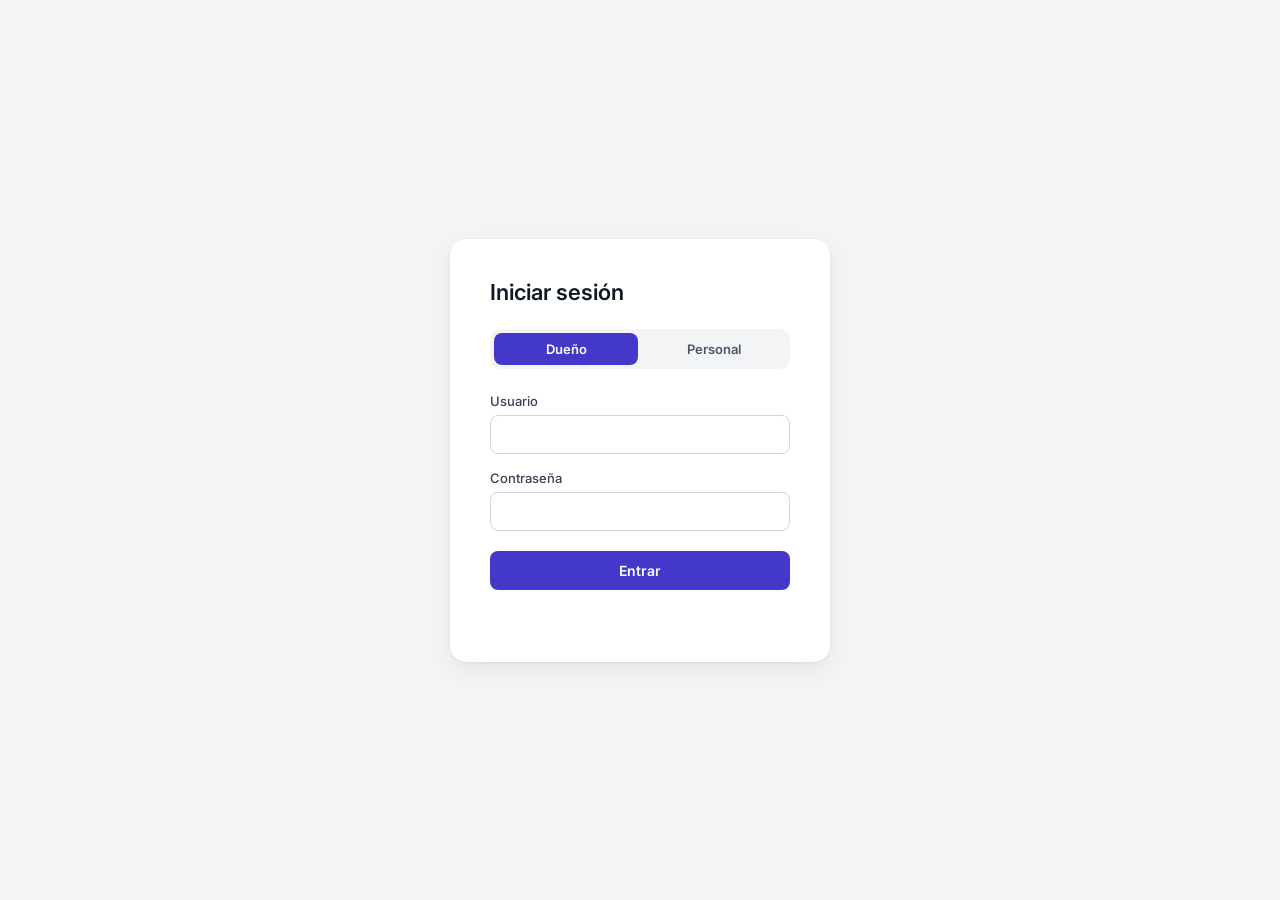
==== backend/src/main/resources/static/caja.html @ 47b5efb7 "feat: login screen (dueno + personal PIN) with per-role landing stubs Static frontend served from Sp" ====
<!doctype html>
<html lang="es">
<head>
    <meta charset="utf-8">
    <title>Punto de Venta — Caja</title>
    <link rel="stylesheet" href="css/estilos.css">
</head>
<body>
<div class="tarjeta">
    <p class="etiqueta-rol">Caja</p>
    <h1 class="bienvenida" id="bienvenida"></h1>
    <button class="boton-salir" id="btn-salir">Cerrar sesión</button>
</div>
<script src="js/api.js"></script>
<script>
    const sesion = requerirSesion('CAJERO');
    if (sesion) {
        document.getElementById('bienvenida').textContent = 'Bienvenido, ' + sesion.nombre;
    }
    document.getElementById('btn-salir').addEventListener('click', cerrarSesion);
</script>
</body>
</html>
---- backend/src/main/resources/static/css/estilos.css ----
@import url('https://fonts.googleapis.com/css2?family=Inter:wght@400;500;600;700&display=swap');

* {
    box-sizing: border-box;
}

body {
    margin: 0;
    font-family: 'Inter', system-ui, sans-serif;
    background: #f3f4f6;
    min-height: 100vh;
    display: flex;
    align-items: center;
    justify-content: center;
    padding: 40px;
}

.tarjeta {
    width: 100%;
    max-width: 380px;
    background: #ffffff;
    border-radius: 16px;
    padding: 40px;
    box-shadow: 0 1px 3px rgba(0, 0, 0, .08), 0 8px 24px rgba(0, 0, 0, .06);
    text-align: center;
}

.tarjeta h1 {
    margin: 0 0 24px;
    font-size: 22px;
    font-weight: 600;
    color: #111827;
    text-align: left;
}

.tabs {
    display: flex;
    gap: 4px;
    margin-bottom: 24px;
    background: #f3f4f6;
    padding: 4px;
    border-radius: 10px;
}

.tabs button {
    flex: 1;
    padding: 8px;
    border: none;
    border-radius: 8px;
    font-size: 13px;
    font-weight: 600;
    cursor: pointer;
    background: transparent;
    color: #4b5563;
    font-family: inherit;
}

.tabs button.activa {
    background: #4338ca;
    color: #fff;
}

form {
    display: flex;
    flex-direction: column;
    gap: 16px;
    text-align: left;
}

.oculto {
    display: none;
}

label {
    font-size: 13px;
    font-weight: 500;
    color: #374151;
    margin-bottom: -10px;
}

input, select {
    padding: 10px 12px;
    border: 1px solid #d1d5db;
    border-radius: 8px;
    font-size: 14px;
    font-family: inherit;
    width: 100%;
}

input:focus, select:focus {
    outline: 2px solid #4338ca;
    outline-offset: 1px;
}

.boton-entrar {
    margin-top: 4px;
    padding: 11px;
    background: #4338ca;
    color: #fff;
    border: none;
    border-radius: 8px;
    font-size: 14px;
    font-weight: 600;
    cursor: pointer;
    font-family: inherit;
    display: flex;
    align-items: center;
    justify-content: center;
    gap: 8px;
}

.boton-entrar:disabled {
    opacity: .75;
    cursor: default;
}

.error {
    margin: 0;
    font-size: 13px;
    color: #dc2626;
    min-height: 16px;
}

.boton-salir {
    padding: 11px 20px;
    background: #ffffff;
    color: #4338ca;
    border: 1.5px solid #4338ca;
    border-radius: 8px;
    font-size: 14px;
    font-weight: 600;
    cursor: pointer;
    font-family: inherit;
}

.etiqueta-rol {
    margin: 0 0 4px;
    font-size: 12px;
    font-weight: 600;
    letter-spacing: .04em;
    color: #6366f1;
    text-transform: uppercase;
}

.bienvenida {
    margin: 0 0 28px;
    font-size: 20px;
    font-weight: 600;
    color: #111827;
}

.spinner {
    display: none;
    width: 16px;
    height: 16px;
    border-radius: 50%;
    border: 2px solid rgba(255, 255, 255, .4);
    border-top-color: #fff;
    animation: girar .6s linear infinite;
}

.cargando .spinner {
    display: inline-block;
}

@keyframes girar {
    to {
        transform: rotate(360deg);
    }
}
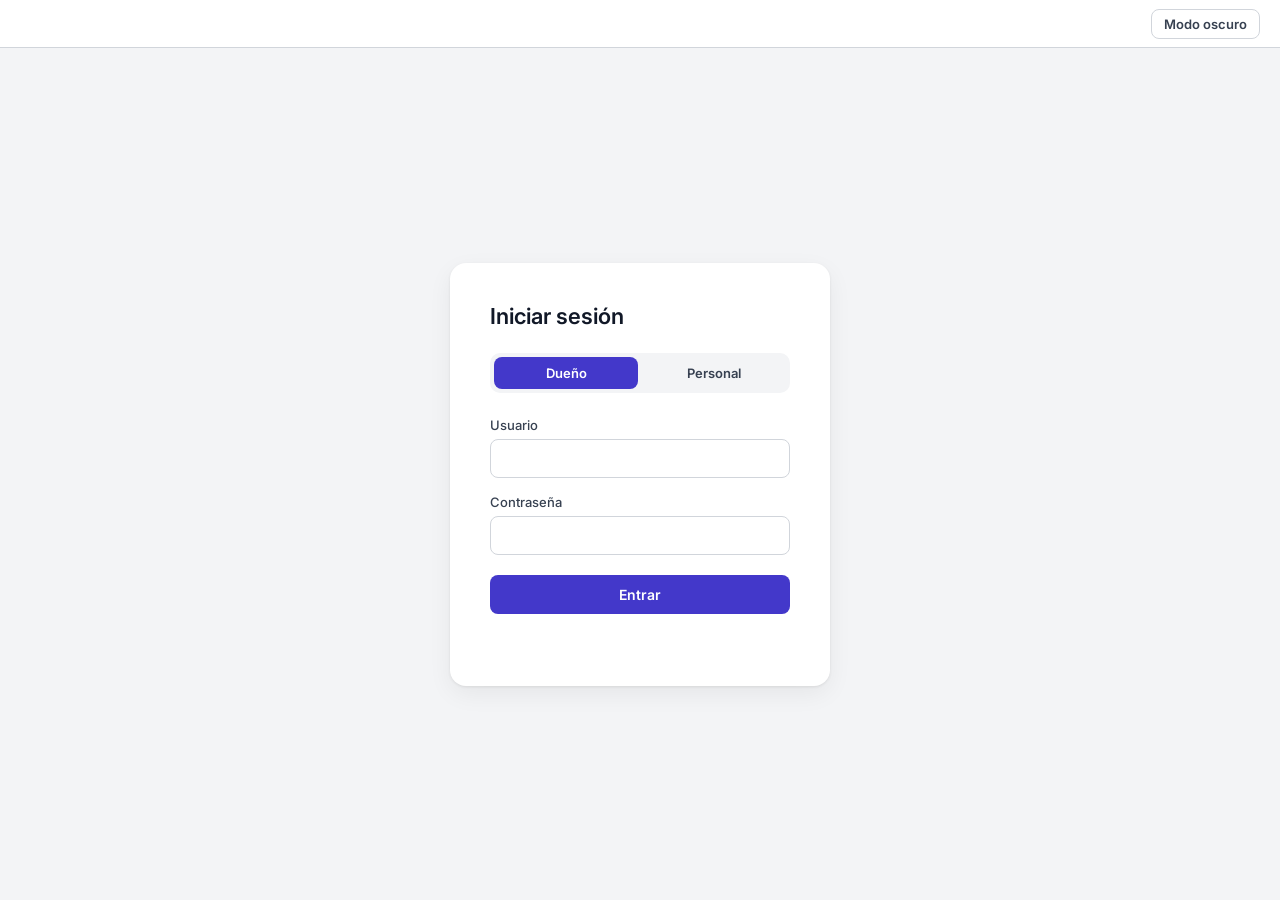
==== commit 1d2655fd: "Agregar modo oscuro con barra superior para el boton de tema Se agregan tokens de color en css/estil" ====
--- a/backend/src/main/resources/static/caja.html
+++ b/backend/src/main/resources/static/caja.html
@@ -4,20 +4,54 @@
     <meta charset="utf-8">
     <title>Punto de Venta — Caja</title>
     <link rel="stylesheet" href="css/estilos.css">
+    <script>(function () { if (localStorage.getItem('pos.tema') === 'oscuro') { document.documentElement.classList.add('oscuro'); } })();</script>
 </head>
-<body>
-<div class="tarjeta">
-    <p class="etiqueta-rol">Caja</p>
-    <h1 class="bienvenida" id="bienvenida"></h1>
-    <button class="boton-salir" id="btn-salir">Cerrar sesión</button>
+<body class="app">
+<div class="barra-tema">
+    <button type="button" class="boton-tema" id="btn-tema">Modo oscuro</button>
+</div>
+<div class="app-shell">
+    <div class="barra">
+        <h1>Caja — <span id="nombre-usuario"></span></h1>
+        <button class="boton-secundario" id="btn-salir">Cerrar sesión</button>
+    </div>
+
+    <div id="vista-pendientes">
+        <div class="panel">
+            <h2>Cuentas pendientes de cobro</h2>
+            <button class="boton-secundario" id="btn-actualizar" style="margin-bottom:16px">Actualizar</button>
+            <ul class="lista-simple" id="lista-pendientes"></ul>
+        </div>
+        <p class="error" id="error-pendientes"></p>
+    </div>
+
+    <div id="vista-cobro" class="oculto">
+        <button class="boton-secundario" id="btn-volver">← Volver</button>
+        <div class="panel" style="margin-top:16px">
+            <h2 id="titulo-cobro"></h2>
+            <ul class="lista-simple" id="lista-items-cobro"></ul>
+            <p style="font-weight:600;margin-top:12px">Total estimado: $<span id="total-estimado"></span></p>
+        </div>
+        <div class="panel" id="panel-metodo">
+            <h2>Método de pago</h2>
+            <div class="fila-form">
+                <label><input type="radio" name="metodo" value="EFECTIVO" checked style="width:auto"> Efectivo</label>
+                <label><input type="radio" name="metodo" value="TARJETA" style="width:auto"> Tarjeta</label>
+                <button class="boton-primario" id="btn-confirmar-cobro" style="margin-left:16px">Confirmar cobro</button>
+            </div>
+            <p class="error" id="error-cobro"></p>
+        </div>
+
+        <div class="panel oculto" id="panel-recibo">
+            <h2>Recibo</h2>
+            <p id="recibo-detalle"></p>
+            <ul class="lista-simple" id="recibo-items"></ul>
+            <p style="font-weight:600;margin-top:12px">Monto cobrado: $<span id="recibo-monto"></span> (<span id="recibo-metodo"></span>)</p>
+            <button class="boton-primario" id="btn-listo" style="margin-top:12px">Listo</button>
+        </div>
+    </div>
 </div>
 <script src="js/api.js"></script>
-<script>
-    const sesion = requerirSesion('CAJERO');
-    if (sesion) {
-        document.getElementById('bienvenida').textContent = 'Bienvenido, ' + sesion.nombre;
-    }
-    document.getElementById('btn-salir').addEventListener('click', cerrarSesion);
-</script>
+<script src="js/caja.js"></script>
 </body>
 </html>
--- a/backend/src/main/resources/static/css/estilos.css
+++ b/backend/src/main/resources/static/css/estilos.css
@@ -1,4 +1,55 @@
 @import url('https://fonts.googleapis.com/css2?family=Inter:wght@400;500;600;700&display=swap');
+
+:root {
+    --color-fondo: #f3f4f6;
+    --color-superficie: #ffffff;
+    --color-texto: #111827;
+    --color-texto-secundario: #374151;
+    --color-texto-muted: #9ca3af;
+    --color-borde: #d1d5db;
+    --color-acento: #4338ca;
+    --color-acento-texto: #ffffff;
+    --color-fondo-sutil: #f9fafb;
+    --color-fondo-tabs: #f3f4f6;
+    --color-error: #dc2626;
+    --color-exito: #047857;
+    --color-libre-fondo: #ecfdf5;
+    --color-libre-texto: #047857;
+    --color-libre-borde: #a7f3d0;
+    --color-ocupada-fondo: #fef2f2;
+    --color-ocupada-texto: #b91c1c;
+    --color-ocupada-borde: #fecaca;
+    --color-pill-fondo: #eef2ff;
+    --color-pill-texto: #4338ca;
+    --color-rol-etiqueta: #6366f1;
+    --sombra-panel: 0 1px 3px rgba(0, 0, 0, .08), 0 8px 24px rgba(0, 0, 0, .06);
+    --altura-barra-tema: 48px;
+}
+
+:root.oscuro {
+    --color-fondo: #0f172a;
+    --color-superficie: #1e293b;
+    --color-texto: #f1f5f9;
+    --color-texto-secundario: #cbd5e1;
+    --color-texto-muted: #64748b;
+    --color-borde: #334155;
+    --color-acento: #6366f1;
+    --color-acento-texto: #ffffff;
+    --color-fondo-sutil: #273449;
+    --color-fondo-tabs: #1e293b;
+    --color-error: #f87171;
+    --color-exito: #34d399;
+    --color-libre-fondo: rgba(16, 185, 129, .15);
+    --color-libre-texto: #34d399;
+    --color-libre-borde: rgba(16, 185, 129, .35);
+    --color-ocupada-fondo: rgba(248, 113, 113, .15);
+    --color-ocupada-texto: #f87171;
+    --color-ocupada-borde: rgba(248, 113, 113, .35);
+    --color-pill-fondo: rgba(99, 102, 241, .2);
+    --color-pill-texto: #a5b4fc;
+    --color-rol-etiqueta: #a5b4fc;
+    --sombra-panel: 0 1px 3px rgba(0, 0, 0, .5), 0 8px 24px rgba(0, 0, 0, .35);
+}
 
 * {
     box-sizing: border-box;
@@ -7,29 +58,246 @@
 body {
     margin: 0;
     font-family: 'Inter', system-ui, sans-serif;
-    background: #f3f4f6;
+    background: var(--color-fondo);
+    color: var(--color-texto);
     min-height: 100vh;
     display: flex;
     align-items: center;
     justify-content: center;
     padding: 40px;
+    padding-top: calc(40px + var(--altura-barra-tema));
+    transition: background-color .15s, color .15s;
+}
+
+/* Pantallas de app (mesero/cocina/caja/dueno): contenido de arriba hacia
+   abajo en vez de la tarjeta centrada que usa el login. */
+body.app {
+    display: block;
+    padding: 0;
+}
+
+.app-shell {
+    max-width: 960px;
+    margin: 0 auto;
+    padding: 24px;
+    padding-top: calc(24px + var(--altura-barra-tema));
+}
+
+/* Barra superior fija, igual en todas las pantallas: por ahora solo lleva
+   el botón de modo oscuro/claro. */
+.barra-tema {
+    position: fixed;
+    top: 0;
+    left: 0;
+    right: 0;
+    height: var(--altura-barra-tema);
+    display: flex;
+    align-items: center;
+    justify-content: flex-end;
+    padding: 0 20px;
+    background: var(--color-superficie);
+    border-bottom: 1px solid var(--color-borde);
+    z-index: 100;
+}
+
+.boton-tema {
+    background: transparent;
+    color: var(--color-texto-secundario);
+    border: 1px solid var(--color-borde);
+    border-radius: 8px;
+    padding: 6px 12px;
+    font-size: 13px;
+    font-weight: 600;
+    cursor: pointer;
+    font-family: inherit;
+}
+
+.barra {
+    display: flex;
+    justify-content: space-between;
+    align-items: center;
+    margin-bottom: 24px;
+}
+
+.barra h1 {
+    margin: 0;
+    font-size: 20px;
+    font-weight: 600;
+    color: var(--color-texto);
+}
+
+.panel {
+    background: var(--color-superficie);
+    border-radius: 16px;
+    padding: 24px;
+    box-shadow: var(--sombra-panel);
+    margin-bottom: 16px;
+    transition: background-color .15s;
+}
+
+.panel h2 {
+    margin: 0 0 16px;
+    font-size: 16px;
+    font-weight: 600;
+    color: var(--color-texto);
+}
+
+.rejilla-mesas {
+    display: grid;
+    grid-template-columns: repeat(auto-fill, minmax(90px, 1fr));
+    gap: 10px;
+}
+
+.boton-mesa {
+    padding: 14px 8px;
+    border-radius: 10px;
+    border: 1.5px solid transparent;
+    font-size: 14px;
+    font-weight: 600;
+    cursor: pointer;
+    font-family: inherit;
+}
+
+.boton-mesa.libre {
+    background: var(--color-libre-fondo);
+    color: var(--color-libre-texto);
+    border-color: var(--color-libre-borde);
+}
+
+.boton-mesa.ocupada {
+    background: var(--color-ocupada-fondo);
+    color: var(--color-ocupada-texto);
+    border-color: var(--color-ocupada-borde);
+}
+
+.lista-simple {
+    list-style: none;
+    margin: 0;
+    padding: 0;
+    display: flex;
+    flex-direction: column;
+    gap: 8px;
+}
+
+.fila-lista {
+    display: flex;
+    justify-content: space-between;
+    align-items: center;
+    padding: 10px 14px;
+    background: var(--color-fondo-sutil);
+    border-radius: 8px;
+    font-size: 14px;
+    color: var(--color-texto);
+}
+
+.fila-lista button {
+    background: var(--color-acento);
+    color: var(--color-acento-texto);
+    border: none;
+    border-radius: 6px;
+    padding: 6px 12px;
+    font-size: 13px;
+    font-weight: 600;
+    cursor: pointer;
+    font-family: inherit;
+}
+
+.vacio {
+    color: var(--color-texto-muted);
+    font-size: 14px;
+}
+
+.boton-secundario {
+    background: var(--color-superficie);
+    color: var(--color-acento);
+    border: 1.5px solid var(--color-acento);
+    border-radius: 8px;
+    padding: 10px 16px;
+    font-size: 14px;
+    font-weight: 600;
+    cursor: pointer;
+    font-family: inherit;
+}
+
+.boton-primario {
+    background: var(--color-acento);
+    color: var(--color-acento-texto);
+    border: none;
+    border-radius: 8px;
+    padding: 10px 16px;
+    font-size: 14px;
+    font-weight: 600;
+    cursor: pointer;
+    font-family: inherit;
+}
+
+.boton-primario:disabled, .boton-secundario:disabled {
+    opacity: .6;
+    cursor: default;
+}
+
+.fila-form {
+    display: flex;
+    gap: 12px;
+    align-items: flex-end;
+    flex-wrap: wrap;
+}
+
+.fila-form > div {
+    display: flex;
+    flex-direction: column;
+    gap: 4px;
+}
+
+.fila-form label {
+    margin: 0;
+}
+
+.checkboxes-mod {
+    display: flex;
+    gap: 14px;
+    flex-wrap: wrap;
+    font-size: 13px;
+    color: var(--color-texto-secundario);
+}
+
+.checkboxes-mod label {
+    display: flex;
+    align-items: center;
+    gap: 4px;
+    font-weight: 400;
+}
+
+.checkboxes-mod input {
+    width: auto;
+}
+
+.estado-pill {
+    display: inline-block;
+    padding: 2px 10px;
+    border-radius: 999px;
+    font-size: 12px;
+    font-weight: 600;
+    background: var(--color-pill-fondo);
+    color: var(--color-pill-texto);
 }
 
 .tarjeta {
     width: 100%;
     max-width: 380px;
-    background: #ffffff;
+    background: var(--color-superficie);
     border-radius: 16px;
     padding: 40px;
-    box-shadow: 0 1px 3px rgba(0, 0, 0, .08), 0 8px 24px rgba(0, 0, 0, .06);
+    box-shadow: var(--sombra-panel);
     text-align: center;
+    transition: background-color .15s;
 }
 
 .tarjeta h1 {
     margin: 0 0 24px;
     font-size: 22px;
     font-weight: 600;
-    color: #111827;
+    color: var(--color-texto);
     text-align: left;
 }
 
@@ -37,7 +305,7 @@
     display: flex;
     gap: 4px;
     margin-bottom: 24px;
-    background: #f3f4f6;
+    background: var(--color-fondo-tabs);
     padding: 4px;
     border-radius: 10px;
 }
@@ -51,13 +319,13 @@
     font-weight: 600;
     cursor: pointer;
     background: transparent;
-    color: #4b5563;
+    color: var(--color-texto-secundario);
     font-family: inherit;
 }
 
 .tabs button.activa {
-    background: #4338ca;
-    color: #fff;
+    background: var(--color-acento);
+    color: var(--color-acento-texto);
 }
 
 form {
@@ -74,29 +342,31 @@
 label {
     font-size: 13px;
     font-weight: 500;
-    color: #374151;
+    color: var(--color-texto-secundario);
     margin-bottom: -10px;
 }
 
 input, select {
     padding: 10px 12px;
-    border: 1px solid #d1d5db;
+    border: 1px solid var(--color-borde);
     border-radius: 8px;
     font-size: 14px;
     font-family: inherit;
     width: 100%;
+    background: var(--color-superficie);
+    color: var(--color-texto);
 }
 
 input:focus, select:focus {
-    outline: 2px solid #4338ca;
+    outline: 2px solid var(--color-acento);
     outline-offset: 1px;
 }
 
 .boton-entrar {
     margin-top: 4px;
     padding: 11px;
-    background: #4338ca;
-    color: #fff;
+    background: var(--color-acento);
+    color: var(--color-acento-texto);
     border: none;
     border-radius: 8px;
     font-size: 14px;
@@ -117,15 +387,15 @@
 .error {
     margin: 0;
     font-size: 13px;
-    color: #dc2626;
+    color: var(--color-error);
     min-height: 16px;
 }
 
 .boton-salir {
     padding: 11px 20px;
-    background: #ffffff;
-    color: #4338ca;
-    border: 1.5px solid #4338ca;
+    background: var(--color-superficie);
+    color: var(--color-acento);
+    border: 1.5px solid var(--color-acento);
     border-radius: 8px;
     font-size: 14px;
     font-weight: 600;
@@ -138,7 +408,7 @@
     font-size: 12px;
     font-weight: 600;
     letter-spacing: .04em;
-    color: #6366f1;
+    color: var(--color-rol-etiqueta);
     text-transform: uppercase;
 }
 
@@ -146,7 +416,7 @@
     margin: 0 0 28px;
     font-size: 20px;
     font-weight: 600;
-    color: #111827;
+    color: var(--color-texto);
 }
 
 .spinner {
@@ -168,3 +438,46 @@
         transform: rotate(360deg);
     }
 }
+
+.ticket-cabecera {
+    display: flex;
+    justify-content: space-between;
+    align-items: center;
+    margin-bottom: 12px;
+}
+
+.item-fila {
+    display: flex;
+    justify-content: space-between;
+    align-items: center;
+    padding: 10px 14px;
+    background: var(--color-fondo-sutil);
+    border-radius: 8px;
+    margin-bottom: 8px;
+    gap: 12px;
+    flex-wrap: wrap;
+    color: var(--color-texto);
+}
+
+.item-acciones {
+    display: flex;
+    gap: 6px;
+    align-items: center;
+}
+
+.boton-mini {
+    background: var(--color-superficie);
+    color: var(--color-acento);
+    border: 1.5px solid var(--color-acento);
+    border-radius: 6px;
+    padding: 5px 10px;
+    font-size: 12px;
+    font-weight: 600;
+    cursor: pointer;
+    font-family: inherit;
+}
+
+.boton-mini:disabled {
+    opacity: .5;
+    cursor: default;
+}
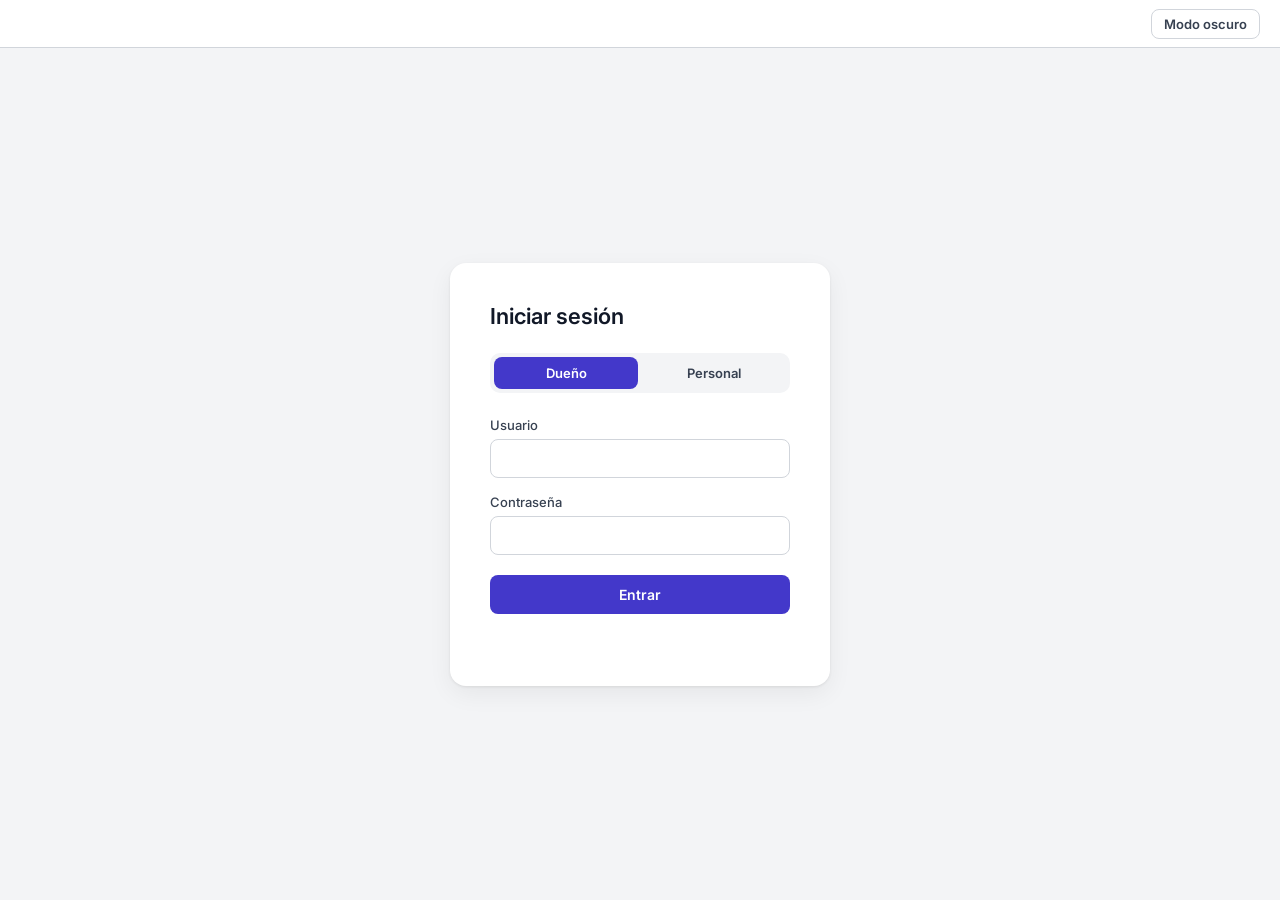
==== commit 3983e58c: "Rediseñar la pantalla de venta/orden y llevarla al mesero - La app ahora usa mucho mas ancho de pant" ====
--- a/backend/src/main/resources/static/caja.html
+++ b/backend/src/main/resources/static/caja.html
@@ -9,20 +9,66 @@
 <body class="app">
 <div class="barra-tema">
     <button type="button" class="boton-tema" id="btn-tema">Modo oscuro</button>
+    <div class="menu-usuario">
+        <button type="button" class="boton-menu-usuario" id="btn-menu-usuario" aria-haspopup="true" aria-expanded="false">
+            <span class="avatar-usuario" aria-hidden="true">
+                <svg viewBox="0 0 24 24" width="14" height="14" fill="none" stroke="currentColor" stroke-width="2" stroke-linecap="round" stroke-linejoin="round"><circle cx="12" cy="8" r="4"></circle><path d="M4 20c0-4.4 3.6-8 8-8s8 3.6 8 8"></path></svg>
+            </span>
+            <span class="flecha-menu" aria-hidden="true">▾</span>
+        </button>
+        <div class="dropdown-usuario" id="dropdown-usuario" role="menu">
+            <p class="dropdown-usuario-nombre" id="nombre-usuario"></p>
+            <p class="dropdown-usuario-rol">Caja</p>
+            <hr>
+            <button type="button" class="boton-secundario dropdown-usuario-salir" id="btn-salir">Cerrar sesión</button>
+        </div>
+    </div>
 </div>
 <div class="app-shell">
     <div class="barra">
-        <h1>Caja — <span id="nombre-usuario"></span></h1>
-        <button class="boton-secundario" id="btn-salir">Cerrar sesión</button>
+        <h1>Caja</h1>
     </div>
 
     <div id="vista-pendientes">
         <div class="panel">
             <h2>Cuentas pendientes de cobro</h2>
-            <button class="boton-secundario" id="btn-actualizar" style="margin-bottom:16px">Actualizar</button>
+            <div style="display:flex;gap:8px;margin-bottom:16px">
+                <button class="boton-secundario" id="btn-actualizar">Actualizar</button>
+                <button class="boton-primario" id="btn-nueva-venta">+ Nueva venta</button>
+            </div>
             <ul class="lista-simple" id="lista-pendientes"></ul>
         </div>
         <p class="error" id="error-pendientes"></p>
+    </div>
+
+    <div id="vista-menu" class="oculto">
+        <button class="boton-secundario" id="btn-volver-menu">← Volver</button>
+        <div class="venta-layout" style="margin-top:16px">
+            <section class="panel" style="flex:999 1 560px;min-width:0">
+                <h2>Nueva venta</h2>
+                <div class="fila-form">
+                    <div style="flex:1">
+                        <label for="venta-buscar">Buscar platillo</label>
+                        <input type="text" id="venta-buscar" placeholder="Buscar…">
+                    </div>
+                </div>
+                <div class="tabs tabs-categorias" id="tabs-categorias" style="margin-top:12px"></div>
+                <div class="grid-platillos" id="grid-platillos" style="margin-top:16px"></div>
+            </section>
+            <aside class="panel panel-ticket">
+                <h2>Venta directa</h2>
+                <ul class="lista-simple" id="lista-ticket"></ul>
+                <p class="vacio" id="ticket-vacio">Sin platillos todavía.</p>
+                <div style="display:flex;justify-content:space-between;margin-top:12px;font-weight:700">
+                    <span>Total</span><span>$<span id="ticket-total">0.00</span></span>
+                </div>
+                <div style="display:flex;gap:10px;margin-top:16px">
+                    <button class="boton-secundario" id="btn-cancelar-venta" style="flex:1">Cancelar</button>
+                    <button class="boton-primario" id="btn-cobrar-venta" style="flex:2" disabled>Cobrar</button>
+                </div>
+                <p class="error" id="error-venta"></p>
+            </aside>
+        </div>
     </div>
 
     <div id="vista-cobro" class="oculto">
--- a/backend/src/main/resources/static/css/estilos.css
+++ b/backend/src/main/resources/static/css/estilos.css
@@ -77,7 +77,7 @@
 }
 
 .app-shell {
-    max-width: 960px;
+    max-width: 1320px;
     margin: 0 auto;
     padding: 24px;
     padding-top: calc(24px + var(--altura-barra-tema));
@@ -94,6 +94,7 @@
     display: flex;
     align-items: center;
     justify-content: flex-end;
+    gap: 12px;
     padding: 0 20px;
     background: var(--color-superficie);
     border-bottom: 1px solid var(--color-borde);
@@ -110,6 +111,94 @@
     font-weight: 600;
     cursor: pointer;
     font-family: inherit;
+}
+
+/* --- Menu de usuario: recuadro en el header que se abre/cierra al dar click
+   y muestra el nombre, el rol y "Cerrar sesión". */
+.menu-usuario {
+    position: relative;
+}
+
+.boton-menu-usuario {
+    display: flex;
+    align-items: center;
+    gap: 6px;
+    background: transparent;
+    color: var(--color-texto-secundario);
+    border: 1px solid var(--color-borde);
+    border-radius: 8px;
+    padding: 5px 10px;
+    cursor: pointer;
+    font-family: inherit;
+}
+
+.avatar-usuario {
+    display: flex;
+    align-items: center;
+    justify-content: center;
+    width: 22px;
+    height: 22px;
+    border-radius: 50%;
+    background: var(--color-pill-fondo);
+    color: var(--color-acento);
+    flex-shrink: 0;
+}
+
+.flecha-menu {
+    font-size: 10px;
+    color: var(--color-texto-muted);
+    transition: transform .15s ease;
+}
+
+.boton-menu-usuario[aria-expanded="true"] .flecha-menu {
+    transform: rotate(180deg);
+}
+
+.dropdown-usuario {
+    position: absolute;
+    top: calc(100% + 8px);
+    right: 0;
+    min-width: 200px;
+    background: var(--color-superficie);
+    border: 1px solid var(--color-borde);
+    border-radius: 10px;
+    box-shadow: var(--sombra-panel);
+    padding: 14px;
+    opacity: 0;
+    transform-origin: top right;
+    transform: translateY(-6px) scale(.97);
+    pointer-events: none;
+    transition: opacity .15s ease, transform .15s ease;
+    z-index: 110;
+}
+
+.dropdown-usuario.abierto {
+    opacity: 1;
+    transform: translateY(0) scale(1);
+    pointer-events: auto;
+}
+
+.dropdown-usuario-nombre {
+    margin: 0 0 2px;
+    font-size: 14px;
+    font-weight: 600;
+    color: var(--color-texto);
+}
+
+.dropdown-usuario-rol {
+    margin: 0;
+    font-size: 12px;
+    color: var(--color-texto-muted);
+}
+
+.dropdown-usuario hr {
+    border: none;
+    border-top: 1px solid var(--color-borde);
+    margin: 10px 0;
+}
+
+.dropdown-usuario-salir {
+    width: 100%;
 }
 
 .barra {
@@ -335,8 +424,11 @@
     text-align: left;
 }
 
+/* !important a proposito: "oculto" es la clase que fuerza que algo no se vea,
+   sin importar que otra regla (un estilo en linea, un selector mas especifico
+   como ".fila-form > div") tambien le ponga display a ese mismo elemento. */
 .oculto {
-    display: none;
+    display: none !important;
 }
 
 label {
@@ -419,18 +511,42 @@
     color: var(--color-texto);
 }
 
-.spinner {
-    display: none;
-    width: 16px;
-    height: 16px;
+/* Pequena animacion al pasar el mouse y al presionar, en cualquier boton de la app. */
+button {
+    transition: transform .08s ease, box-shadow .15s ease;
+}
+
+button:hover:not(:disabled) {
+    transform: translateY(-1px);
+    box-shadow: 0 4px 10px rgba(0, 0, 0, .1);
+}
+
+button:active:not(:disabled) {
+    transform: scale(.96);
+    box-shadow: none;
+}
+
+/* Spinner universal: no requiere marcado adicional en el boton. El texto se
+   vacia por JS (conBotonCargando en api.js) y este pseudo-elemento dibuja un
+   anillo giratorio del mismo color que el boton (currentColor), asi que
+   funciona igual sobre fondos solidos (boton-primario) o claros (boton-mini). */
+button.cargando {
+    position: relative;
+    pointer-events: none;
+}
+
+button.cargando::after {
+    content: '';
+    position: absolute;
+    top: 50%;
+    left: 50%;
+    width: 14px;
+    height: 14px;
+    margin: -7px 0 0 -7px;
     border-radius: 50%;
-    border: 2px solid rgba(255, 255, 255, .4);
-    border-top-color: #fff;
+    border: 2px solid currentColor;
+    border-top-color: transparent;
     animation: girar .6s linear infinite;
-}
-
-.cargando .spinner {
-    display: inline-block;
 }
 
 @keyframes girar {
@@ -481,3 +597,282 @@
     opacity: .5;
     cursor: default;
 }
+
+.venta-layout {
+    display: flex;
+    gap: 24px;
+    flex-wrap: wrap;
+    align-items: flex-start;
+}
+
+.panel-ticket {
+    flex: 1 1 340px;
+    max-width: 420px;
+}
+
+.grid-platillos {
+    display: grid;
+    grid-template-columns: repeat(auto-fill, minmax(180px, 1fr));
+    gap: 14px;
+}
+
+.tarjeta-platillo {
+    background: var(--color-fondo-sutil);
+    border-radius: 12px;
+    padding: 16px;
+    display: flex;
+    flex-direction: column;
+    gap: 8px;
+    border: none;
+    text-align: left;
+    font-family: inherit;
+    color: var(--color-texto);
+    width: 100%;
+}
+
+button.tarjeta-platillo {
+    cursor: pointer;
+}
+
+.kpi-etiqueta {
+    margin: 0 0 4px;
+    font-size: 12px;
+    font-weight: 600;
+    letter-spacing: .04em;
+    color: var(--color-rol-etiqueta);
+    text-transform: uppercase;
+}
+
+.kpi-valor {
+    margin: 4px 0 0;
+    font-size: 24px;
+    font-weight: 700;
+    color: var(--color-texto);
+}
+
+.kpi-delta {
+    display: inline-block;
+    margin-top: 6px;
+    padding: 2px 8px;
+    border-radius: 999px;
+    font-size: 12px;
+    font-weight: 600;
+    background: var(--color-pill-fondo);
+    color: var(--color-pill-texto);
+}
+
+.barra-dia {
+    flex: 1;
+    display: flex;
+    flex-direction: column;
+    align-items: center;
+    gap: 6px;
+}
+
+.barra-dia .relleno {
+    position: relative;
+    width: 100%;
+    background: var(--color-pill-fondo);
+    border-radius: 6px 6px 0 0;
+    transition: height .6s cubic-bezier(.22, 1, .36, 1);
+}
+
+.barra-dia.hoy .relleno {
+    background: var(--color-acento);
+}
+
+.barra-dia .valor-dia {
+    position: absolute;
+    bottom: calc(100% + 8px);
+    left: 50%;
+    transform: translateX(-50%) translateY(6px);
+    opacity: 0;
+    white-space: nowrap;
+    font-size: 11px;
+    font-weight: 700;
+    color: var(--color-texto);
+    background: var(--color-panel);
+    border: 1px solid var(--color-borde);
+    border-radius: 6px;
+    padding: 3px 8px;
+    pointer-events: none;
+    transition: opacity .18s ease, transform .18s ease;
+}
+
+.barra-dia:hover .valor-dia {
+    opacity: 1;
+    transform: translateX(-50%) translateY(0);
+}
+
+.barra-dia .etiqueta-dia {
+    font-size: 11px;
+    color: var(--color-texto-muted);
+}
+
+.barra-dia.hoy .etiqueta-dia {
+    color: var(--color-acento);
+    font-weight: 700;
+}
+
+.barra-platillo {
+    display: flex;
+    align-items: center;
+    gap: 12px;
+}
+
+.barra-platillo .nombre {
+    width: 160px;
+    font-size: 13px;
+    color: var(--color-texto);
+    flex-shrink: 0;
+}
+
+.barra-platillo .pista {
+    flex: 1;
+    background: var(--color-fondo-tabs);
+    border-radius: 6px;
+    height: 10px;
+}
+
+.barra-platillo .relleno {
+    height: 100%;
+    background: var(--color-acento);
+    border-radius: 6px;
+    transition: width .6s cubic-bezier(.22, 1, .36, 1);
+}
+
+.barra-platillo .cantidad {
+    width: 90px;
+    text-align: right;
+    font-size: 13px;
+    font-weight: 600;
+    color: var(--color-texto);
+    flex-shrink: 0;
+}
+
+.cubo-ticket {
+    background: var(--color-fondo-sutil);
+    border-radius: 14px;
+    padding: 16px;
+    display: flex;
+    flex-direction: column;
+    gap: 10px;
+    text-align: left;
+    border: none;
+    font-family: inherit;
+    cursor: pointer;
+    width: 100%;
+    color: var(--color-texto);
+}
+
+.cubo-pill {
+    display: inline-block;
+    padding: 2px 10px;
+    border-radius: 999px;
+    font-size: 11px;
+    font-weight: 700;
+    letter-spacing: .02em;
+    text-transform: uppercase;
+}
+
+.cubo-pill.mesa {
+    background: var(--color-pill-fondo);
+    color: var(--color-pill-texto);
+}
+
+.cubo-pill.para-llevar {
+    background: var(--color-libre-fondo);
+    color: var(--color-libre-texto);
+}
+
+.tarjeta-platillo .nombre {
+    margin: 0;
+    font-size: 16px;
+    font-weight: 600;
+}
+
+.tarjeta-platillo .precio {
+    margin: 0;
+    font-size: 18px;
+    font-weight: 700;
+    color: var(--color-acento);
+}
+
+.variantes-pills {
+    display: flex;
+    flex-wrap: wrap;
+    gap: 6px;
+}
+
+.variantes-pills button {
+    background: var(--color-pill-fondo);
+    color: var(--color-pill-texto);
+    border: none;
+    border-radius: 999px;
+    padding: 6px 12px;
+    font-size: 13px;
+    font-weight: 600;
+    cursor: pointer;
+    font-family: inherit;
+}
+
+/* Chips de modificadores dentro del "pedido por agregar" del mesero: a
+   diferencia de las pills de variantes (eligen una opcion y listo), estos
+   se pueden prender/apagar libremente, por eso llevan su propio estado
+   ".activa" en vez de disparar una accion inmediata. */
+.modificadores-chips {
+    display: flex;
+    flex-wrap: wrap;
+    gap: 6px;
+    margin-top: 6px;
+}
+
+.chip-modificador {
+    background: var(--color-superficie);
+    color: var(--color-texto-secundario);
+    border: 1.5px solid var(--color-borde);
+    border-radius: 999px;
+    padding: 4px 10px;
+    font-size: 12px;
+    font-weight: 600;
+    cursor: pointer;
+    font-family: inherit;
+}
+
+.chip-modificador.activa {
+    background: var(--color-acento);
+    color: var(--color-acento-texto);
+    border-color: var(--color-acento);
+}
+
+/* Tabs de categorías para navegar el menú (caja/mesero): a diferencia de los
+   tabs fijos de arriba, estos pueden desbordar y scrollear horizontalmente,
+   asi que llevan su propio estilo de scrollbar a juego con los colores. */
+.tabs-categorias {
+    overflow-x: auto;
+    overflow-y: hidden;
+    scrollbar-width: thin;
+    scrollbar-color: var(--color-acento) var(--color-fondo-tabs);
+}
+
+.tabs-categorias button {
+    flex: none;
+    white-space: nowrap;
+    font-size: 14px;
+    padding: 10px 18px;
+}
+
+.tabs-categorias::-webkit-scrollbar {
+    height: 8px;
+}
+
+.tabs-categorias::-webkit-scrollbar-track {
+    background: var(--color-fondo-tabs);
+    border-radius: 999px;
+}
+
+.tabs-categorias::-webkit-scrollbar-thumb {
+    background: var(--color-acento);
+    border-radius: 999px;
+    border: 2px solid var(--color-fondo-tabs);
+}
